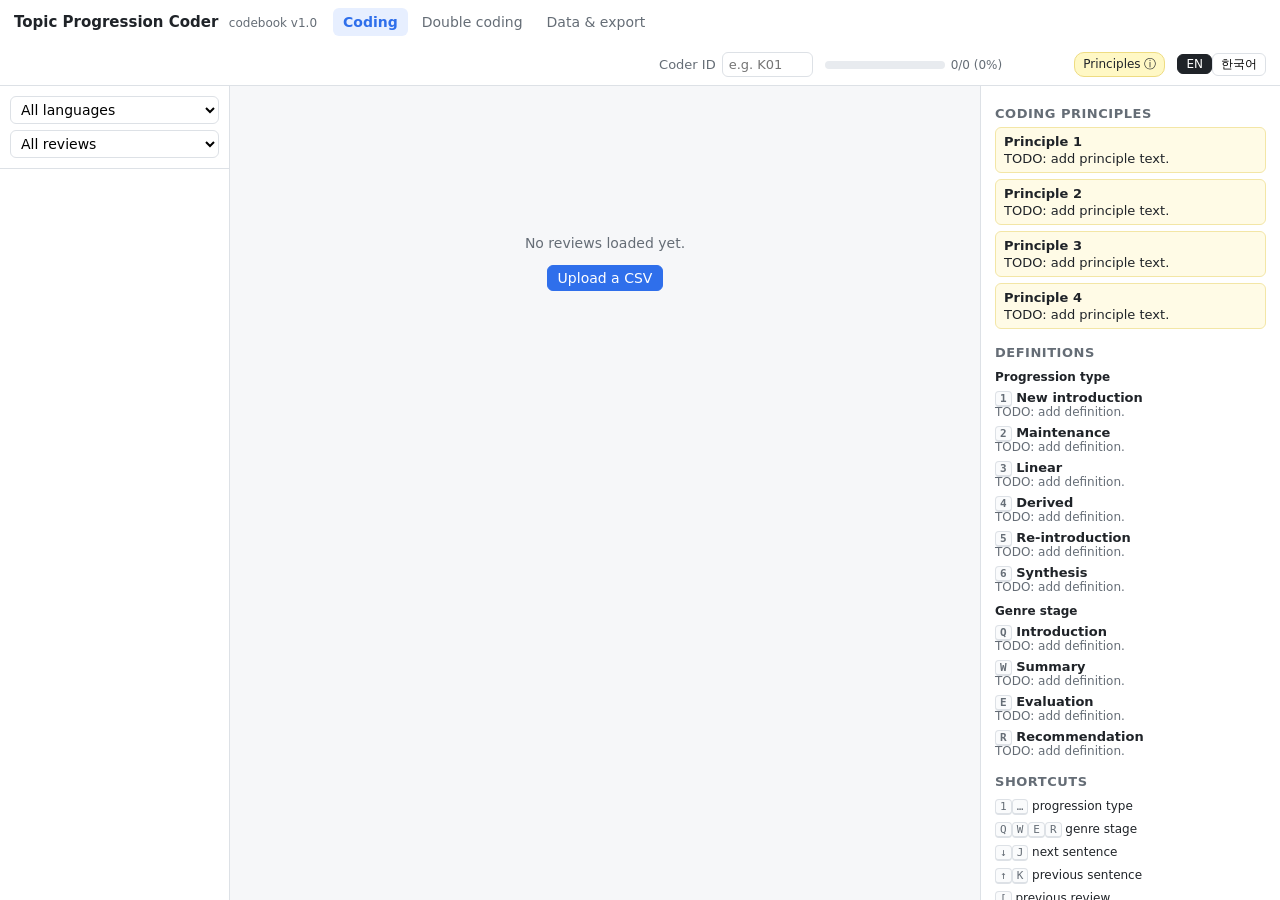
==== index.html @ f4d07a60 "Add static topic progression coding tool for CJK book reviews - CSV import (review_id, lang, text) w" ====
<!DOCTYPE html>
<html lang="en">
<head>
<meta charset="utf-8">
<meta name="viewport" content="width=device-width, initial-scale=1">
<meta http-equiv="Content-Security-Policy" content="default-src 'self'; connect-src 'self'; img-src 'self' data:; style-src 'self'; script-src 'self'; form-action 'none'; base-uri 'none'">
<meta name="referrer" content="no-referrer">
<title>Topic Progression Coder</title>
<link rel="stylesheet" href="css/style.css">
</head>
<body>
<header class="topbar">
  <div class="brand">
    <strong data-i18n="app.title">Topic Progression Coder</strong>
    <span class="cb-version" id="cbVersion"></span>
  </div>
  <nav class="tabs" role="tablist">
    <button class="tab active" data-view="code" data-i18n="tab.code">Coding</button>
    <button class="tab" data-view="double" data-i18n="tab.double">Double coding</button>
    <button class="tab" data-view="data" data-i18n="tab.data">Data &amp; export</button>
  </nav>
  <div class="top-right">
    <label class="coder">
      <span data-i18n="coder.id">Coder ID</span>
      <input id="coderId" type="text" maxlength="40" autocomplete="off" data-i18n-ph="coder.placeholder" placeholder="e.g. K01">
    </label>
    <div class="progress" id="progressWrap" title="">
      <div class="progress-bar"><div class="progress-fill" id="progressFill"></div></div>
      <span id="progressText"></span>
    </div>
    <span class="save-state" id="saveState"></span>
    <span class="principle-chip" id="principleChip" tabindex="0" data-i18n="principles.chip">Principles ⓘ</span>
    <div class="lang-switch">
      <button data-ui-lang="en">EN</button><button data-ui-lang="ko">한국어</button>
    </div>
  </div>
</header>

<div id="banner" class="banner hidden"></div>

<!-- ============================ CODING VIEW ============================ -->
<main id="view-code" class="view layout-code">
  <aside class="sidebar">
    <div class="filters">
      <select id="filterLang">
        <option value="" data-i18n="filter.allLangs">All languages</option>
        <option value="ko">ko</option><option value="ja">ja</option><option value="zh">zh</option>
      </select>
      <select id="filterScope">
        <option value="all" data-i18n="filter.all">All reviews</option>
        <option value="sample" data-i18n="filter.sample">Sample only</option>
        <option value="todo" data-i18n="filter.todo">Incomplete only</option>
      </select>
    </div>
    <ul id="reviewList" class="review-list"></ul>
  </aside>

  <section class="center">
    <div id="emptyState" class="empty hidden">
      <p data-i18n="empty.noData">No reviews loaded yet.</p>
      <p><button class="primary" data-goto="data" data-i18n="empty.goData">Upload a CSV</button></p>
    </div>
    <div id="reviewHeader" class="review-header"></div>
    <ol id="sentenceList" class="sentence-list"></ol>
  </section>

  <aside class="side-panel">
    <section>
      <h3 data-i18n="principles.title">Coding principles</h3>
      <ol id="principleList" class="principles"></ol>
    </section>
    <section>
      <h3 data-i18n="defs.title">Definitions</h3>
      <div id="defList" class="defs"></div>
    </section>
    <section>
      <h3 data-i18n="keys.title">Shortcuts</h3>
      <div id="keyHelp" class="keyhelp"></div>
    </section>
  </aside>
</main>

<!-- ========================= DOUBLE CODING VIEW ========================= -->
<main id="view-double" class="view hidden page">
  <section class="card">
    <h2 data-i18n="sample.title">1. Draw the double-coding sample</h2>
    <p class="hint" data-i18n="sample.hint">Reviews are sampled per language (stratified). The same seed always gives the same sample.</p>
    <div class="row">
      <label><span data-i18n="sample.seed">Seed</span> <input id="sampleSeed" type="text" value="20261101" size="12"></label>
      <label><span data-i18n="sample.rate">Rate (%)</span> <input id="sampleRate" type="number" min="1" max="100" value="20" class="narrow"></label>
      <button id="btnDrawSample" class="primary" data-i18n="sample.draw">Draw sample</button>
      <button id="btnExportPackage" data-i18n="sample.package">Export package for 2nd coder</button>
    </div>
    <div id="sampleResult"></div>
  </section>

  <section class="card">
    <h2 data-i18n="rel.title">2. Compare two coders</h2>
    <p class="hint" data-i18n="rel.hint">Load the JSON exported by each coder. Sentences are matched by review ID and sentence number; segmentation must be identical.</p>
    <div class="row">
      <label class="file"><span data-i18n="rel.coderA">Coder A JSON</span> <input type="file" id="fileA" accept=".json,application/json"></label>
      <button id="btnUseCurrentA" data-i18n="rel.useCurrent">Use current project as A</button>
      <label class="file"><span data-i18n="rel.coderB">Coder B JSON</span> <input type="file" id="fileB" accept=".json,application/json"></label>
    </div>
    <div class="row">
      <label><input type="checkbox" id="relSampleOnly" checked> <span data-i18n="rel.sampleOnly">Restrict to A's sample (if any)</span></label>
      <label><span data-i18n="rel.lang">Language</span>
        <select id="relLang"><option value="" data-i18n="filter.allLangs">All languages</option><option>ko</option><option>ja</option><option>zh</option></select>
      </label>
      <button id="btnCompute" class="primary" data-i18n="rel.compute">Compute agreement</button>
    </div>
    <div id="relStatus" class="hint"></div>
    <div id="relResults"></div>
  </section>

  <section class="card">
    <h2 data-i18n="cons.title">3. Disagreements &amp; consensus</h2>
    <p class="hint" data-i18n="cons.hint">Consensus decisions are stored separately from each coder's data (browser storage) and can be exported.</p>
    <div class="row">
      <label><input type="checkbox" id="consUnresolved"> <span data-i18n="cons.unresolvedOnly">Unresolved only</span></label>
      <button id="btnConsJSON" data-i18n="cons.exportJSON">Export consensus JSON</button>
      <button id="btnConsCSV" data-i18n="cons.exportCSV">Export consensus CSV</button>
      <label class="file"><span data-i18n="cons.import">Import consensus JSON</span> <input type="file" id="fileCons" accept=".json,application/json"></label>
      <button id="btnConsClear" class="danger" data-i18n="cons.clear">Clear consensus</button>
    </div>
    <div id="consList"></div>
  </section>
</main>

<!-- ============================== DATA VIEW ============================== -->
<main id="view-data" class="view hidden page">
  <section class="card notice">
    <strong data-i18n="privacy.title">Privacy</strong>
    <span data-i18n="privacy.text">All data stays in this browser. Nothing is uploaded or sent anywhere; files are read locally and saved only to this browser's storage.</span>
  </section>

  <section class="card">
    <h2 data-i18n="data.csvTitle">Import reviews (CSV)</h2>
    <p class="hint" data-i18n="data.csvHint">Columns: review_id, lang (ko/ja/zh), text. UTF-8. Sentences are split automatically and can be merged/split in the coding view.</p>
    <div class="row">
      <input type="file" id="fileCSV" accept=".csv,text/csv">
      <button id="btnSample" data-i18n="data.loadSample">Load sample CSV</button>
    </div>
    <div id="csvReport" class="hint"></div>
  </section>

  <section class="card">
    <h2 data-i18n="data.projectTitle">Project (JSON)</h2>
    <p class="hint" data-i18n="data.projectHint">Work is auto-saved in this browser. Export JSON regularly as a backup and to share with the reliability check.</p>
    <div class="row">
      <button id="btnExportJSON" class="primary" data-i18n="data.exportJSON">Export JSON</button>
      <label class="file"><span data-i18n="data.importJSON">Import JSON</span> <input type="file" id="fileJSON" accept=".json,application/json"></label>
      <button id="btnReset" class="danger" data-i18n="data.reset">Clear project</button>
    </div>
  </section>

  <section class="card">
    <h2 data-i18n="data.csvOutTitle">Export coded data (CSV)</h2>
    <p class="hint" data-i18n="data.csvOutHint">One row per sentence, UTF-8 with BOM so Excel shows Korean/Japanese/Chinese correctly.</p>
    <button id="btnExportCSV" class="primary" data-i18n="data.exportCSV">Export CSV</button>
  </section>

  <section class="card">
    <h2 data-i18n="data.cbTitle">Codebook</h2>
    <p class="hint" data-i18n="data.cbHint">Loaded from codebook.json. When opened as a local file (file://), browsers block that request — load the file here instead.</p>
    <div id="cbStatus"></div>
    <div class="row">
      <label class="file"><span data-i18n="data.cbLoad">Load codebook.json</span> <input type="file" id="fileCB" accept=".json,application/json"></label>
      <button id="btnCBReload" data-i18n="data.cbReload">Reload from server</button>
    </div>
  </section>
</main>

<div id="toast" class="toast hidden" role="status"></div>

<script src="js/core.js"></script>
<script src="js/i18n.js"></script>
<script src="js/app.js"></script>
</body>
</html>
---- css/style.css ----
:root {
  --bg: #f6f7f9; --panel: #fff; --line: #dde1e6; --text: #1f2328; --muted: #656d76;
  --accent: #2f6feb; --accent-soft: #e7efff; --ok: #1a7f37; --warn: #9a6700; --bad: #cf222e;
  --type: #6639ba; --type-soft: #f1ebfb; --stage: #0b7a75; --stage-soft: #e3f4f3;
  --marker: #9a4d00; --marker-soft: #fdf0e1; --topic: #fff3b0;
  font-family: system-ui, -apple-system, "Segoe UI", "Noto Sans KR", "Noto Sans JP", "Noto Sans SC",
    "Apple SD Gothic Neo", "Hiragino Sans", "PingFang SC", "Microsoft YaHei", "Malgun Gothic", sans-serif;
  font-size: 14px; color: var(--text); background: var(--bg);
}
* { box-sizing: border-box; }
body { margin: 0; height: 100vh; display: flex; flex-direction: column; }
button, input, select, textarea { font: inherit; }
button { border: 1px solid var(--line); background: #fff; border-radius: 6px; padding: 4px 10px; cursor: pointer; }
button:hover { border-color: #b6bcc4; }
button.primary { background: var(--accent); color: #fff; border-color: var(--accent); }
button.danger { color: var(--bad); }
input[type=text], input[type=number], select, textarea { border: 1px solid var(--line); border-radius: 6px; padding: 4px 6px; background: #fff; }
input.narrow { width: 5em; }
.hidden { display: none !important; }
.hint { color: var(--muted); font-size: 13px; }
kbd { font-family: ui-monospace, Menlo, Consolas, monospace; font-size: 11px; border: 1px solid var(--line); border-bottom-width: 2px; border-radius: 4px; padding: 0 4px; background: #fafbfc; color: var(--muted); }

/* ---------------- top bar */
.topbar { display: flex; align-items: center; gap: 16px; padding: 8px 14px; background: var(--panel); border-bottom: 1px solid var(--line); flex-wrap: wrap; }
.brand strong { font-size: 15px; }
.cb-version { color: var(--muted); font-size: 12px; margin-left: 6px; }
.tabs { display: flex; gap: 4px; }
.tab { border: none; background: none; padding: 6px 10px; border-radius: 6px; color: var(--muted); }
.tab.active { background: var(--accent-soft); color: var(--accent); font-weight: 600; }
.top-right { margin-left: auto; display: flex; align-items: center; gap: 12px; flex-wrap: wrap; }
.coder { display: flex; align-items: center; gap: 6px; font-size: 13px; color: var(--muted); }
.coder input { width: 7em; }
.coder input.missing { border-color: var(--bad); background: #fff5f5; }
.progress { display: flex; align-items: center; gap: 6px; font-size: 12px; color: var(--muted); }
.progress-bar { width: 120px; height: 8px; border-radius: 4px; background: #e8ebef; overflow: hidden; }
.progress-fill { height: 100%; width: 0; background: var(--ok); transition: width .2s; }
.save-state { font-size: 12px; color: var(--muted); min-width: 4em; }
.principle-chip { font-size: 12px; padding: 3px 8px; border-radius: 10px; background: #fff8c5; border: 1px solid #eedc82; cursor: help; white-space: nowrap; }
.lang-switch button { padding: 2px 8px; font-size: 12px; }
.lang-switch button.active { background: var(--text); color: #fff; border-color: var(--text); }

.banner { padding: 8px 14px; background: #fff8c5; border-bottom: 1px solid #eedc82; font-size: 13px; }
.banner.error { background: #ffebe9; border-color: #ffcecb; }

/* ---------------- coding layout */
.view { flex: 1; min-height: 0; }
.layout-code { display: grid; grid-template-columns: 230px 1fr 300px; }
.sidebar, .side-panel { background: var(--panel); overflow-y: auto; }
.sidebar { border-right: 1px solid var(--line); }
.side-panel { border-left: 1px solid var(--line); padding: 4px 14px 20px; }
.filters { display: flex; flex-direction: column; gap: 6px; padding: 10px; border-bottom: 1px solid var(--line); position: sticky; top: 0; background: var(--panel); }
.review-list { list-style: none; margin: 0; padding: 0; }
.review-list li { padding: 7px 10px; border-bottom: 1px solid #f0f2f4; cursor: pointer; display: flex; justify-content: space-between; gap: 6px; font-size: 13px; }
.review-list li:hover { background: #f6f8fa; }
.review-list li.active { background: var(--accent-soft); }
.review-list .rid { font-weight: 600; }
.review-list .lang { color: var(--muted); font-size: 11px; margin-left: 4px; }
.review-list .cnt { color: var(--muted); font-size: 12px; white-space: nowrap; }
.review-list .cnt.done { color: var(--ok); }
.review-list .sample-dot { color: var(--accent); margin-left: 4px; }

.center { overflow-y: auto; padding: 14px 20px 80px; }
.empty { text-align: center; margin-top: 15vh; color: var(--muted); }
.review-header { display: flex; align-items: baseline; gap: 10px; margin-bottom: 10px; }
.review-header h2 { margin: 0; font-size: 17px; }
.review-header .meta { color: var(--muted); font-size: 13px; }

.sentence-list { list-style: none; margin: 0; padding: 0; }
.sent { background: var(--panel); border: 1px solid var(--line); border-radius: 8px; margin-bottom: 8px; padding: 8px 12px; cursor: pointer; }
.sent.coded { border-left: 4px solid var(--ok); }
.sent.active { border-color: var(--accent); box-shadow: 0 0 0 2px var(--accent-soft); cursor: default; }
.sent-head { display: flex; gap: 10px; align-items: flex-start; }
.sent-no { color: var(--muted); font-size: 12px; min-width: 2.2em; padding-top: 2px; }
.sent-text { flex: 1; font-size: 16px; line-height: 1.7; white-space: pre-wrap; word-break: break-word; }
.sent.active .sent-text { cursor: text; user-select: text; }
.sent-text mark { background: var(--topic); border-radius: 2px; padding: 0 1px; }
.chips { display: flex; gap: 4px; flex-wrap: wrap; margin: 4px 0 0 3.2em; }
.chip { font-size: 12px; padding: 1px 8px; border-radius: 10px; }
.chip.type { background: var(--type-soft); color: var(--type); }
.chip.stage { background: var(--stage-soft); color: var(--stage); }
.chip.marker { background: var(--marker-soft); color: var(--marker); }
.chip.topic { background: var(--topic); }
.chip.memo { background: #eef1f4; color: var(--muted); }

.coding-form { margin: 10px 0 2px 3.2em; display: grid; grid-template-columns: 90px 1fr; gap: 8px 10px; align-items: center; }
.coding-form > .lbl { color: var(--muted); font-size: 12px; text-align: right; }
.opts { display: flex; flex-wrap: wrap; gap: 4px; }
.opt { font-size: 13px; padding: 3px 9px; }
.opt kbd { margin-right: 4px; }
.opt.type.on { background: var(--type); color: #fff; border-color: var(--type); }
.opt.stage.on { background: var(--stage); color: #fff; border-color: var(--stage); }
.opt.marker.on { background: var(--marker); color: #fff; border-color: var(--marker); }
.opt.on kbd { color: #fff; background: transparent; border-color: rgba(255,255,255,.6); }
.topic-row { display: flex; gap: 6px; align-items: center; }
.topic-row input { flex: 1; }
.marker-custom { width: 9em; }
.coding-form textarea { width: 100%; min-height: 2.4em; resize: vertical; }
.seg-tools { display: flex; gap: 6px; flex-wrap: wrap; }
.seg-tools button { font-size: 12px; }

.side-panel h3 { font-size: 13px; text-transform: uppercase; letter-spacing: .04em; color: var(--muted); margin: 16px 0 6px; }
.principles { margin: 0; padding-left: 0; list-style: none; }
.principles li { background: #fffbe6; border: 1px solid #f3e6a6; border-radius: 6px; padding: 6px 8px; margin-bottom: 6px; font-size: 13px; }
.principles b { display: block; margin-bottom: 2px; }
.defs dl { margin: 0 0 8px; }
.defs dt { font-weight: 600; font-size: 13px; margin-top: 6px; }
.defs dd { margin: 0 0 0 0; font-size: 12px; color: var(--muted); }
.defs h4 { margin: 10px 0 2px; font-size: 12px; }
.keyhelp { font-size: 12px; line-height: 1.9; }

/* ---------------- pages */
.page { overflow-y: auto; padding: 18px; max-width: 1100px; width: 100%; margin: 0 auto; }
.card { background: var(--panel); border: 1px solid var(--line); border-radius: 10px; padding: 14px 18px; margin-bottom: 14px; }
.card h2 { font-size: 16px; margin: 0 0 6px; }
.card.notice { background: #eaf6ec; border-color: #b7e0c0; }
.row { display: flex; gap: 12px; align-items: center; flex-wrap: wrap; margin: 8px 0; }
label.file { display: inline-flex; align-items: center; gap: 6px; }
table { border-collapse: collapse; font-size: 13px; margin: 6px 0 12px; }
th, td { border: 1px solid var(--line); padding: 4px 8px; text-align: left; vertical-align: top; }
th { background: #f6f8fa; font-weight: 600; }
td.num, th.num { text-align: right; font-variant-numeric: tabular-nums; }
td.diag { background: #e6f4ea; font-weight: 600; }
.cm-wrap { display: flex; gap: 24px; flex-wrap: wrap; }
.cm-wrap h4 { margin: 8px 0 2px; font-size: 13px; }
.stat-big { font-size: 15px; font-weight: 600; }
.err { color: var(--bad); }
.cons-table td.text { max-width: 360px; }
.cons-table select { max-width: 9em; }
.cons-table tr.resolved td { background: #f3faf4; }
.diff { color: var(--bad); font-weight: 600; }
.small { font-size: 12px; }

.toast { position: fixed; bottom: 18px; left: 50%; transform: translateX(-50%); background: #24292f; color: #fff; padding: 8px 14px; border-radius: 6px; font-size: 13px; z-index: 10; max-width: 80vw; }

@media (max-width: 1100px) {
  .layout-code { grid-template-columns: 200px 1fr; }
  .side-panel { grid-column: 1 / -1; border-left: none; border-top: 1px solid var(--line); max-height: 40vh; }
  .layout-code { grid-template-rows: 1fr auto; }
}
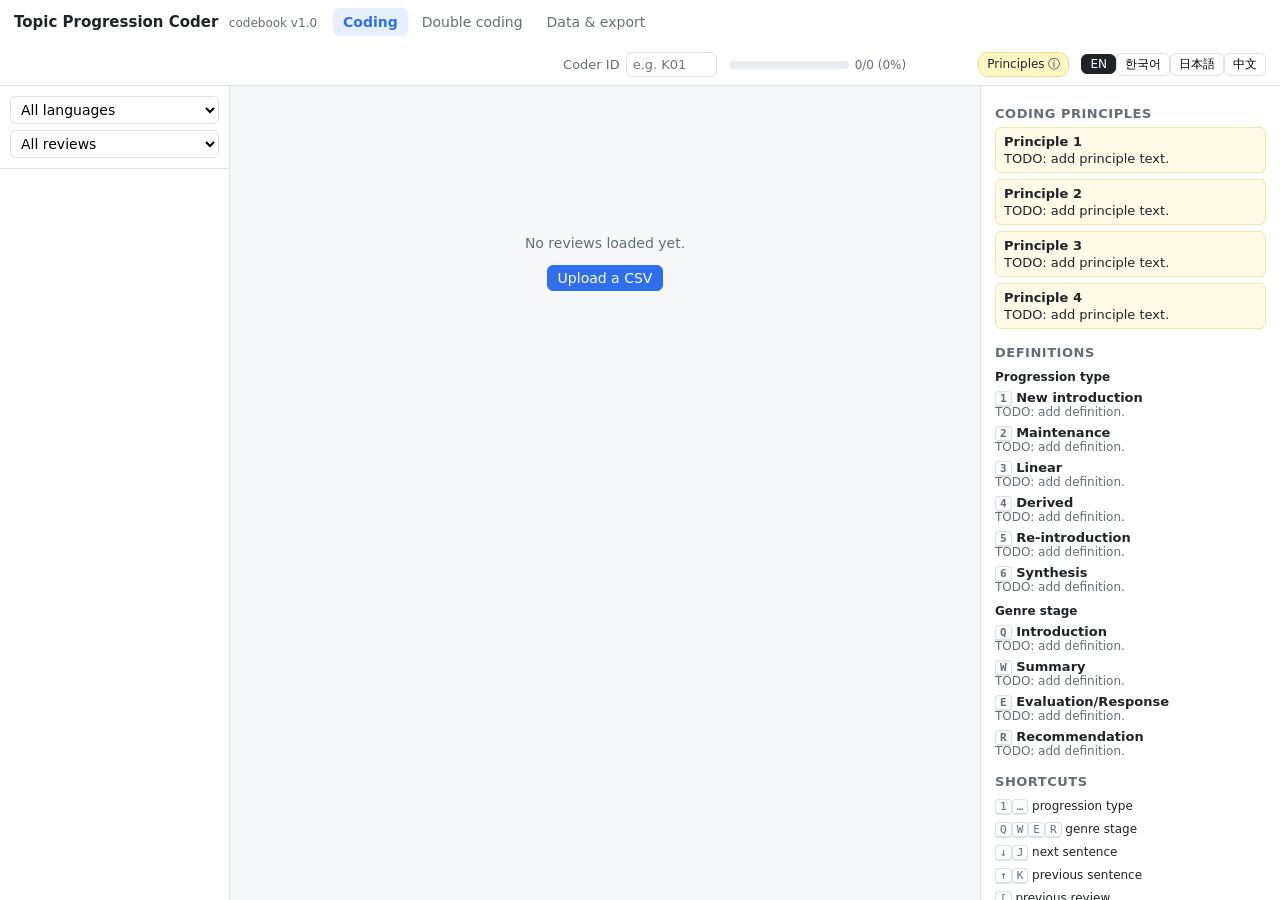
==== commit ec081e8a: "Add files via upload" ====
--- a/index.html
+++ b/index.html
@@ -31,7 +31,7 @@
     <span class="save-state" id="saveState"></span>
     <span class="principle-chip" id="principleChip" tabindex="0" data-i18n="principles.chip">Principles ⓘ</span>
     <div class="lang-switch">
-      <button data-ui-lang="en">EN</button><button data-ui-lang="ko">한국어</button>
+      <button data-ui-lang="en">EN</button><button data-ui-lang="ko">한국어</button><button data-ui-lang="ja">日本語</button><button data-ui-lang="zh">中文</button>
     </div>
   </div>
 </header>
